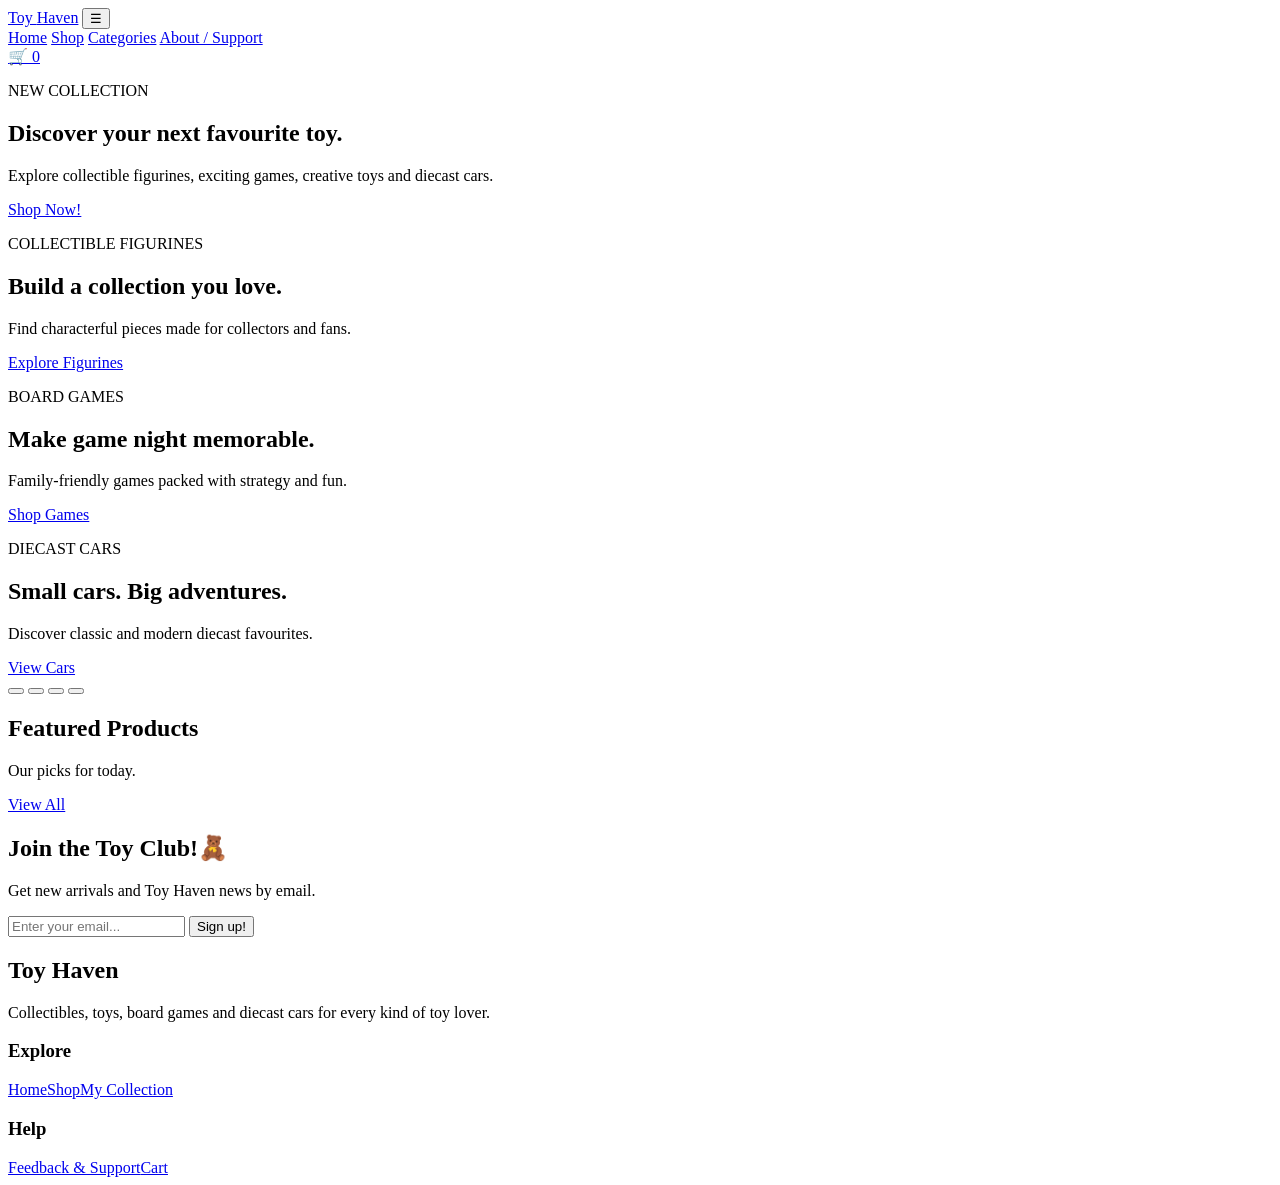
==== index.html @ 246fe443 "Add files via upload" ====
<!doctype html>
<html lang="en">

<head>
<meta charset="utf-8">
<meta name="viewport" content="width=device-width,initial-scale=1">
<meta name="description" content="Toy Haven collectible toys and games">
<meta name="theme-color" content="#5b3cc4">
<title>Home | Toy Haven</title>
<link rel="manifest" href="manifest.json">
<link rel="icon" href="favicon.svg" type="image/svg+xml">
<link rel="stylesheet" href="css/style.css">
</head>

<body data-page="home">
<header class="site-header">
    <div class="container navbar">
<a class="logo" href="index.html">Toy <span>Haven</span></a>
<button class="hamburger" id="hamburger" aria-label="Open menu">☰</button>

<nav class="nav-links" id="navLinks">
<a href="index.html">Home</a>
<a href="products.html">Shop</a>
<a href="products.html">Categories</a>
<a href="feedback.html">About / Support</a>
</nav>

<div class="nav-actions">
    <a href="cart.html" class="icon-btn">🛒 <span class="cart-count" data-cart-count>0</span></a>
</div>
</div>
</header>

<main>
<div class="container">
    <!--first slide-->
<section class="hero">
<div class="hero-slide active hero-collection">
    <div class="hero-content">
    <p>NEW COLLECTION</p>
    <h1>Discover your next favourite toy.</h1>
    <p>Explore collectible figurines, exciting games, creative toys and diecast cars.</p>
    <a class="btn btn-light" href="products.html">Shop Now!</a>
</div></div>
<!--second slide-->
<div class="hero-slide hero-figurines">
    <div class="hero-content">
        <p>COLLECTIBLE FIGURINES</p>
        <h1>Build a collection you love.</h1>
        <p>Find characterful pieces made for collectors and fans.</p>
        <a class="btn btn-light" href="products.html">Explore Figurines</a>
    </div></div>
<!--third slide-->
<div class="hero-slide hero-boardgames">
    <div class="hero-content">
        <p>BOARD GAMES</p>
        <h1>Make game night memorable.</h1>
        <p>Family-friendly games packed with strategy and fun.</p>
        <a class="btn btn-light" href="products.html">Shop Games</a>
    </div></div>
    <!--fourth slide -->
<div class="hero-slide hero-diecast">
    <div class="hero-content">
        <p>DIECAST CARS</p>
        <h1>Small cars. Big adventures.</h1>
        <p>Discover classic and modern diecast favourites.</p>
        <a class="btn btn-light" href="products.html">View Cars</a>
    </div></div>
<div class="hero-dots">
    <button class="dot active"></button>
    <button class="dot"></button>
    <button class="dot"></button>
    <button class="dot"></button>
</div>
</section>

<section class="section">
    <div class="section-head">
        <div>
        <h2>Featured Products</h2>
        <p class="muted">Our picks for today.</p>
    </div>

    <a class="btn btn-dark" href="products.html">View All</a>
</div>
<div class="product-grid" id="productGrid"></div>
</section>

<section class="section">
    <div class="newsletter">
    <div>
    <h2>Join the Toy Club!🧸</h2>
    <p class="muted">Get new arrivals and Toy Haven news by email.</p>
</div>
<form id="newsletterForm">
    <input class="form-control" type="email" required placeholder="Enter your email..." aria-label="Email">
    <button class="btn btn-dark">Sign up!</button>
</form>
</div>
</div></main>

<footer>
    <div class="container footer-grid">
<div><h2>Toy Haven</h2><p>Collectibles, toys, board games and diecast cars for every kind of toy lover.</p></div>
<div><h3>Explore</h3><div class="footer-links"><a href="index.html">Home</a><a href="products.html">Shop</a><a href="wishlist.html">My Collection</a></div></div>
<div><h3>Help</h3><div class="footer-links"><a href="feedback.html">Feedback & Support</a><a href="cart.html">Cart</a></div></div>
</div>
</footer>
<div class="toast" aria-live="polite"></div>
<script src="js/products.js"></script><script src="js/app.js"></script>
</body>
</html>
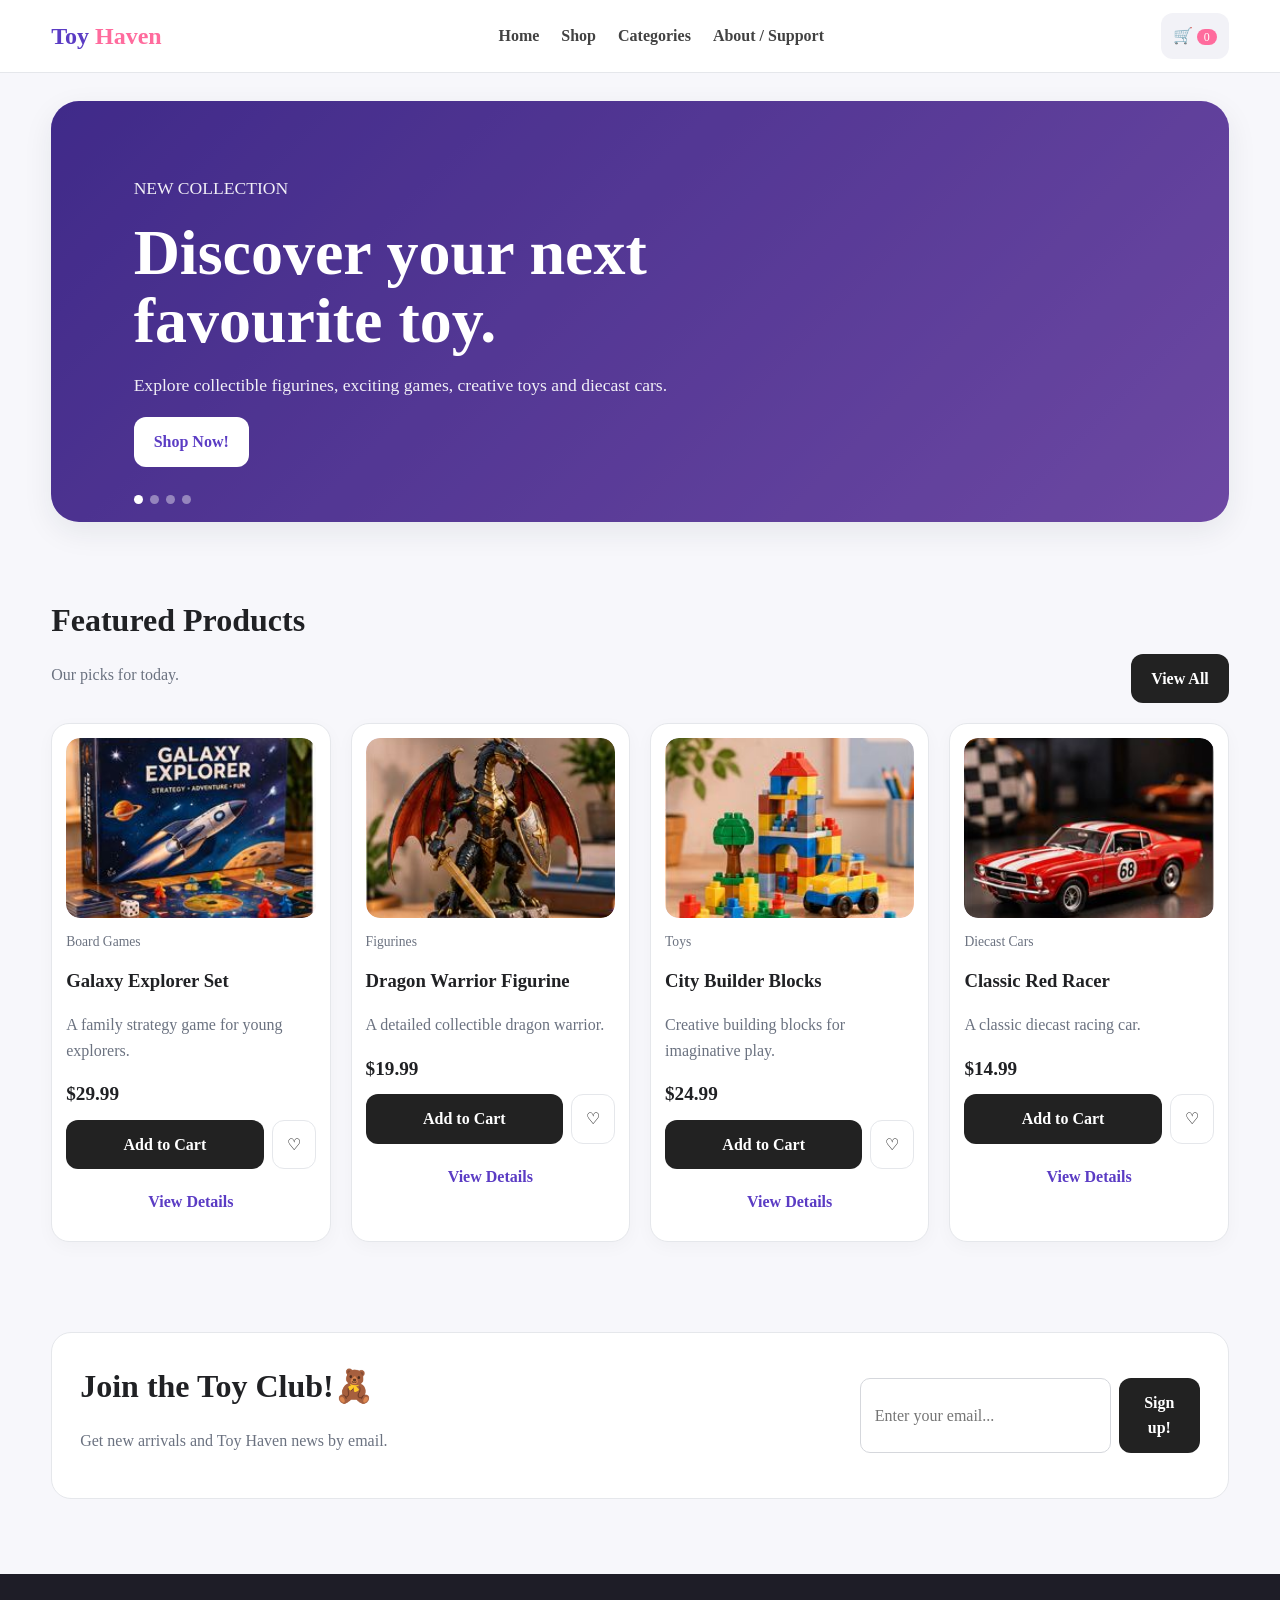
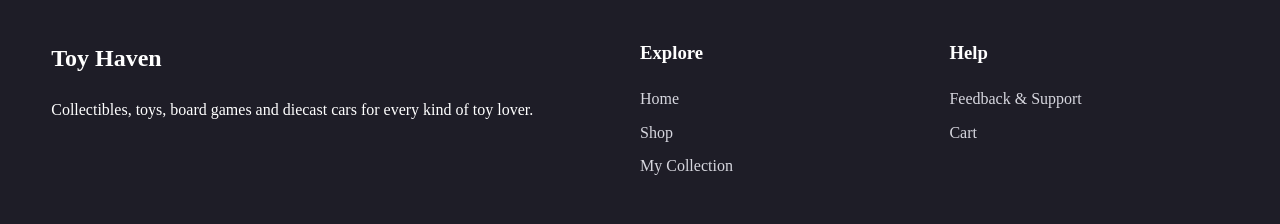
==== commit 5ba60abc: "Update index.html" ====
--- a/index.html
+++ b/index.html
@@ -29,7 +29,7 @@
     <a href="cart.html" class="icon-btn">🛒 <span class="cart-count" data-cart-count>0</span></a>
 </div>
 </div>
-</header>
+</header> 
 
 <main>
 <div class="container">
@@ -67,10 +67,10 @@
         <a class="btn btn-light" href="products.html">View Cars</a>
     </div></div>
 <div class="hero-dots">
-    <button class="dot active"></button>
-    <button class="dot"></button>
-    <button class="dot"></button>
-    <button class="dot"></button>
+    <button class="dot active" aria-label="slide 1"></button>
+    <button class="dot" aria-label="slide 2"></button>
+    <button class="dot" aria-label="slide 3"></button>
+    <button class="dot" aria-label="slide 4"></button>
 </div>
 </section>
 
@@ -92,12 +92,15 @@
     <h2>Join the Toy Club!🧸</h2>
     <p class="muted">Get new arrivals and Toy Haven news by email.</p>
 </div>
+
 <form id="newsletterForm">
     <input class="form-control" type="email" required placeholder="Enter your email..." aria-label="Email">
     <button class="btn btn-dark">Sign up!</button>
 </form>
 </div>
-</div></main>
+</section>
+</div>
+</main>
 
 <footer>
     <div class="container footer-grid">
@@ -109,4 +112,4 @@
 <div class="toast" aria-live="polite"></div>
 <script src="js/products.js"></script><script src="js/app.js"></script>
 </body>
-</html>+</html>
--- a/css/style.css
+++ b/css/style.css
@@ -0,0 +1,508 @@
+
+:root{
+  --primary:#5b3cc4;
+  --primary-dark:#42279b;
+  --accent:#ffb703;
+  --pink:#ff6b9d;
+  --bg:#f7f7fb;
+  --card:#ffffff;
+  --text:#202124;
+  --muted:#6b7280;
+  --border:#e5e7eb;
+  --success:#168a45;
+  --shadow:0 10px 30px rgba(31,35,48,.08);
+}
+
+*{box-sizing:border-box}
+html{
+  scroll-behavior:smooth}
+
+body{margin:0;
+  font-family:Inter,Arialsans-serif;
+  background:var(--bg);
+  color:var(--text);
+  line-height:1.6}
+
+a{text-decoration:none;
+  color:inherit}
+
+button,input,textarea,select{font:inherit}
+
+button{cursor:pointer}
+
+.container{width:min(1180px,92%);
+  margin:auto}
+.site-header{position:sticky;
+  top:0;z-index:50;
+  background:#fff;
+  border-bottom:1px solid var(--border)}
+
+.navbar{min-height:72px;
+  display:flex;
+  align-items:center;
+  justify-content:space-between;
+  gap:20px}
+
+.logo{font-size:1.5rem;
+  font-weight:900;
+  color:var(--primary)}
+
+.logo span{color:var(--pink)}
+
+.nav-links{display:flex;
+  align-items:center;
+  gap:22px}
+
+.nav-links a{font-weight:700;
+  color:#424242}
+
+.nav-links a:hover{color:var(--primary)}
+
+.nav-actions{display:flex;
+  align-items:center;
+  gap:10px}
+
+.icon-btn,.hamburger{border:0;
+  background:#f2f2f7;
+  border-radius:12px;
+  padding:10px 12px}
+
+.hamburger{display:none}
+
+.cart-count{background:var(--pink);
+  color:#fff;
+  border-radius:999px;
+  padding:1px 7px;
+  font-size:.75rem}
+.hero{margin:28px auto;
+  min-height:360px;
+  border-radius:28px;
+  overflow:hidden;
+  position:relative;
+  background:linear-gradient(135deg,#5b3cc4,#9b67e8);
+  color:#fff;
+  box-shadow:var(--shadow)}
+
+.hero-slide{display:none;
+  min-height:360px;
+  padding:55px 7%;
+  align-items:center}
+
+.hero-slide.active{display:flex;
+  animation:fade .5s ease}
+
+/* Hero promotional images */
+
+.hero-collection {
+    background-image: url("../images/hero-collection.jpg");
+    background-size: cover;
+    background-position: center;
+    background-repeat: no-repeat;
+}
+
+.hero-figurines {
+    background-image: url("../images/hero-figurines.jpg");
+    background-size: cover;
+    background-position: center;
+    background-repeat: no-repeat;
+}
+
+.hero-boardgames {
+    background-image: url("../images/hero-boardgames.jpg");
+    background-size: cover;
+    background-position: center;
+    background-repeat: no-repeat;
+}
+
+.hero-diecast {
+    background-image: url("../images/hero-diecast.jpg");
+    background-size: cover;
+    background-position: center;
+    background-repeat: no-repeat;
+}
+
+/* Dark overlay for better text readability */
+
+.hero-collection::before,
+.hero-figurines::before,
+.hero-boardgames::before,
+.hero-diecast::before {
+    content: "";
+    position: absolute;
+    inset: 0;
+    background: rgba(0, 0, 0, 0.30);
+}
+
+.hero-content{
+  max-width:600px;
+  position:relative;
+  z-index:2;
+}
+
+.hero h1{font-size:clamp(2.2rem,5vw,4rem);
+  line-height:1.05;
+  margin:0 0 15px}
+
+.hero p{font-size:1.1rem;
+  opacity:.92}
+
+.btn{display:inline-flex;
+  align-items:center;
+  justify-content:center;
+  border:0;
+  border-radius:12px;
+  padding:12px 20px;
+  font-weight:800;
+  transition:.2s;
+  gap:8px}
+
+.btn:hover{transform:translateY(-2px)}
+
+.btn-primary{background:var(--accent);
+  color:#171717}
+
+.btn-dark{background:#222;
+  color:#fff}
+
+.btn-light{background:#fff;
+  color:var(--primary)}
+
+.hero-dots{position:absolute;
+  bottom:18px;left:7%;
+  display:flex;
+  gap:7px}
+
+.dot{width:9px;
+  height:9px;
+  border:0;
+  border-radius:50%;
+  background:#ffffff66;
+  padding:0}
+
+.dot.active{background:#fff}
+
+.section{padding:45px 0}
+
+.section-head{display:flex;
+  align-items:end;
+  justify-content:space-between;
+  gap:15px;
+  margin-bottom:20px}
+
+.section h2{margin:0;
+  font-size:2rem}
+
+.muted{color:var(--muted)}
+/*product image styling*/
+.product-image {
+  width: 100%;
+  height: 180px;
+  overflow: hidden;
+  border-radius: 14px;
+  background: linear-gradient(135deg, #eee8ff, #fff2f7);
+  margin-bottom: 10px;
+}
+
+.product-image img {
+  width: 100%;
+  height: 100%;
+  object-fit: cover;
+  object-position: center;
+  display: block;
+  border-radius: 14px;
+}
+/* Mini image in cart */
+.mini-image {
+  width: 70px;
+  height: 70px;
+  overflow: hidden;
+  border-radius: 8px;
+  flex-shrink: 0;
+  background: linear-gradient(135deg, #eee8ff, #fff2f7);
+}
+
+.mini-image img {
+  width: 100%;
+  height: 100%;
+  object-fit: cover;
+  object-position: center;
+  display: block;
+  border-radius: 8px;
+}
+
+.product-grid {
+  display: grid;
+  grid-template-columns: repeat(4, 1fr);
+  gap: 20px;
+}
+
+.product-card {
+  background: var(--card);
+  border: 1px solid var(--border);
+  border-radius: 18px;
+  padding: 14px;
+  box-shadow: 0 5px 18px rgba(0, 0, 0, .03);
+  transition: .25s;
+}
+
+.product-card:hover {
+  transform: translateY(-5px);
+  box-shadow: var(--shadow);
+}
+
+.product-card h3 {
+  margin: 12px 0 3px;
+}
+
+.category{
+  font-size:.85rem;
+  color:var(--muted)}
+
+.price{
+  font-size:1.2rem;
+  font-weight:900;
+  margin:10px 0}
+
+.card-actions{
+  display:flex;
+  gap:8px}
+
+.card-actions .btn{flex:1}
+
+.wishlist-btn{width:44px;
+  border:1px solid var(--border);
+  border-radius:12px;
+  background:#fff}
+
+.newsletter{background:#fff;
+  border:1px solid var(--border);
+  border-radius:20px;
+  padding:28px;
+  display:flex;
+  justify-content:space-between;
+  align-items:center;
+  gap:20px}
+
+.newsletter form{display:flex;
+  gap:8px;
+  min-width:340px}
+
+.form-control{width:100%;
+  padding:12px 14px;
+  border:1px solid #d5d7dc;
+  border-radius:10px;
+  background:#fff;
+  outline:none}
+
+.form-control:focus{border-color:var(--primary);
+  box-shadow:0 0 0 3px #5b3cc422}
+
+footer{background:#1e1d27;
+  color:#fff;
+  margin-top:30px;
+  padding:45px 0}
+
+.footer-grid{display:grid;
+  grid-template-columns:2fr 1fr 1fr;gap:30px}
+
+.footer-links{display:grid;gap:8px;color:#d7d7df}
+
+.page-title{padding:45px 0 20px}
+
+.page-title h1{font-size:2.5rem;margin:0}
+
+.toolbar{
+  background:#fff;
+  border:1px solid var(--border);
+  padding:15px;
+  border-radius:16px;
+  display:flex;
+  gap:10px;
+  flex-wrap:wrap;
+  margin-bottom:25px}
+
+.toolbar input{
+  flex:1;
+  min-width:220px}
+
+.filter-btn{
+  border:1px solid var(--border);
+  background:#fff;
+  border-radius:10px;
+  padding:10px 14px;
+  font-weight:700}
+
+.filter-btn.active{background:var(--primary);
+  color:#fff}
+
+.empty{padding:60px 20px;
+  text-align:center;
+  background:#fff;
+  border-radius:18px;
+  border:1px dashed #ccc}
+
+.cart-layout,.checkout-layout{display:grid;
+  grid-template-columns:1.6fr .9fr;
+  gap:25px}
+
+.panel{background:#fff;
+  border:1px solid var(--border);
+  border-radius:18px;
+  padding:22px}
+
+.cart-item{display:grid;
+  grid-template-columns:80px 1fr auto;
+  gap:15px;
+  align-items:center;
+  border-bottom:1px solid var(--border);
+  padding:15px 0}
+
+.cart-item:last-child{border-bottom:0}
+
+.mini-image{height:70px;
+  border-radius:12px;
+  background:#f1edff;
+  display:flex;
+  align-items:center;
+  justify-content:center;
+  font-size:2.2rem}
+
+.qty{display:flex;
+  align-items:center;
+  gap:8px}
+
+.qty button{border:1px solid var(--border);
+  background:#fff;
+  border-radius:8px;
+  width:30px;
+  height:30px}
+
+.summary-row{display:flex;
+  justify-content:space-between;
+  padding:8px 0}
+
+.total{font-size:1.3rem;
+  font-weight:900;
+  border-top:1px solid var(--border);
+  margin-top:8px;
+  padding-top:15px}
+
+.form-grid{display:grid;
+  gap:15px}
+
+label{font-weight:800;display:grid;gap:6px}
+.radio-row{display:flex;gap:18px}
+.notice{padding:12px 15px;
+  border-radius:10px;
+  background:#fff6d9;
+  color:#795d00}
+
+.success-box{text-align:center;
+  padding:70px 20px}
+
+.success-icon{font-size:5rem;animation:pop .5s ease}
+.collection-tabs{display:flex;gap:8px;flex-wrap:wrap;margin-bottom:20px}
+.tab{border:1px solid var(--border);
+  background:#fff;
+  border-radius:10px;
+  padding:10px 15px;
+  font-weight:800}
+
+.tab.active{background:var(--primary);color:#fff}
+.status-select{padding:9px;border:1px solid var(--border);border-radius:9px}
+.faq{border:1px solid var(--border);
+  border-radius:12px;
+  background:#fff;
+  margin:10px 0;
+  overflow:hidden}
+
+.faq-q{width:100%;
+  text-align:left;
+  border:0;
+  background:#fff;
+  padding:16px;
+  font-weight:800;
+  display:flex;
+  justify-content:space-between}
+
+.faq-a{display:none;padding:0 16px 16px;color:var(--muted)}
+.faq.open .faq-a{display:block}
+.toast{position:fixed;
+  right:20px;
+  bottom:20px;
+  background:#222;
+  color:#fff;
+  padding:13px 17px;
+  border-radius:12px;
+  opacity:0;
+  transform:translateY(15px);
+  pointer-events:none;
+  transition:.25s;
+  z-index:100}
+
+.toast.show{opacity:1;transform:none}
+.reveal{opacity:0;transform:translateY(20px);transition:.6s}
+.reveal.visible{opacity:1;transform:none}
+.modal{display:none;
+  position:fixed;
+  inset:0;
+  background:#0008;
+  z-index:90;
+  align-items:center;
+  justify-content:center;
+  padding:20px}
+
+.modal.show{display:flex}
+.modal-box{background:#fff;
+  border-radius:20px;
+  max-width:520px;
+  width:100%;
+  padding:25px;
+  position:relative}
+
+.close{position:absolute;
+  right:15px;
+  top:12px;
+  border:0;
+  background:#eee;
+  border-radius:50%;
+  width:35px;
+  height:35px}
+
+@keyframes fade{from{opacity:0}to{opacity:1}}
+
+@keyframes pop{0%{transform:scale(.5)}100%{transform:scale(1)}}
+
+@media(max-width:900px){
+ .product-grid{grid-template-columns:repeat(2,1fr)}
+ .cart-layout,.checkout-layout{grid-template-columns:1fr}
+ .footer-grid{grid-template-columns:1fr 1fr}
+}
+
+@media(max-width:680px){
+ .navbar{min-height:64px}
+ .hamburger{display:block}
+ .nav-links{display:none;position:absolute;top:64px;left:0;right:0;background:#fff;border-bottom:1px solid var(--border);padding:15px;flex-direction:column;align-items:stretch}
+ .nav-links.open{display:flex}
+
+ .hero,.hero-slide{min-height:430px}
+
+ .hero-slide{padding:35px 7%;align-items:flex-start}
+ .product-grid{grid-template-columns:1fr 1fr;gap:12px}
+ .product-image{height:135px;font-size:3.5rem}
+ .product-card{padding:10px}
+ .card-actions .btn{padding:10px 7px;font-size:.8rem}
+ .newsletter{display:block}
+ .newsletter form{min-width:0;margin-top:15px}
+ .footer-grid{grid-template-columns:1fr}
+ .cart-item{grid-template-columns:60px 1fr}
+ .cart-item>.item-price{grid-column:2}
+}
+
+@media(max-width:420px){
+ .product-grid{grid-template-columns:1fr}
+ .product-image{height:180px}
+ .newsletter form{display:block}
+ .newsletter form .btn{width:100%;margin-top:8px}
+}
+
